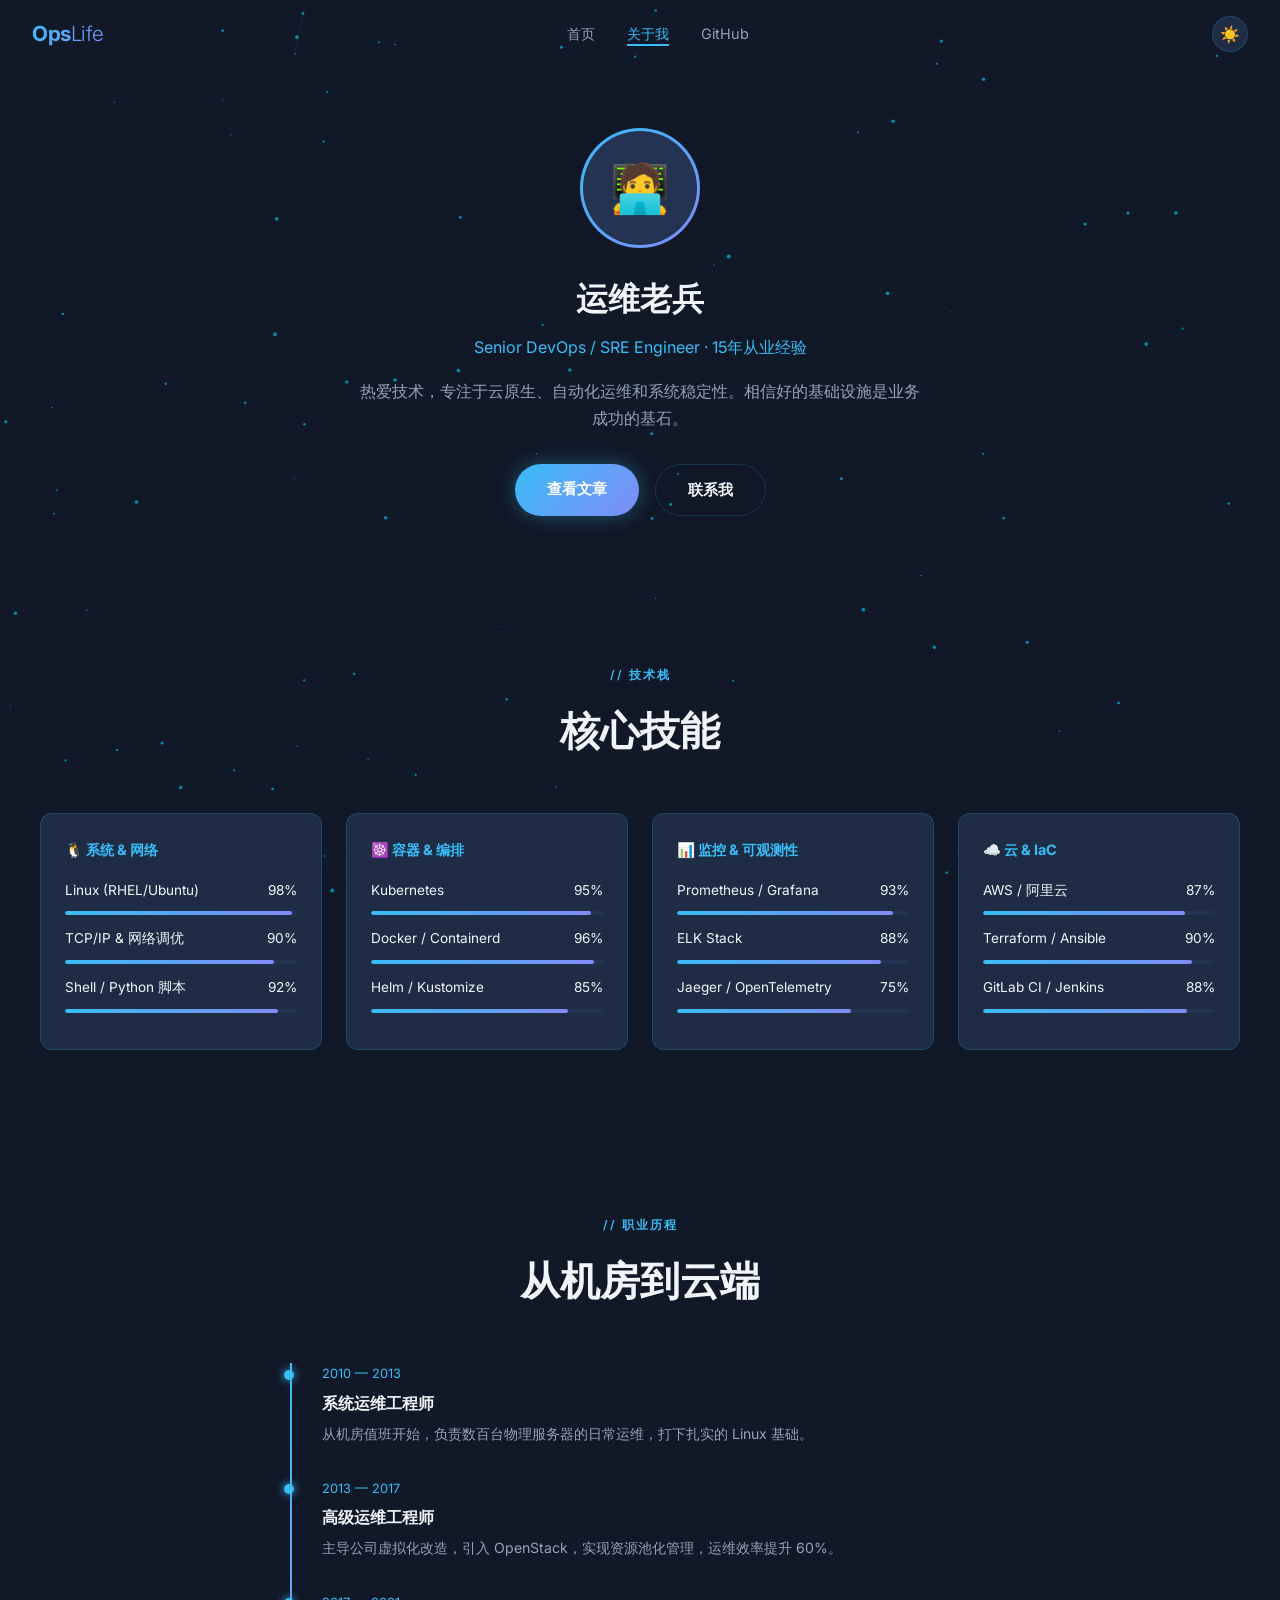
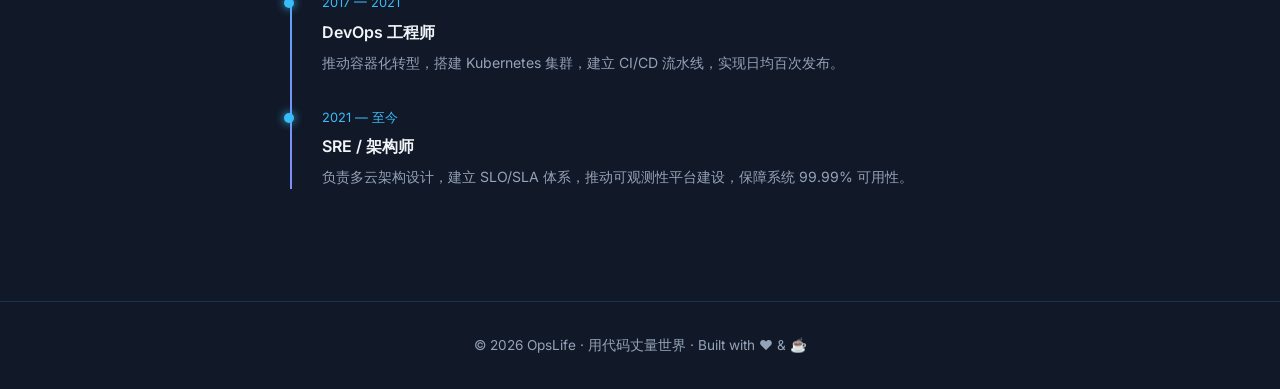
==== about.html @ 37627f58 "init: OpsLife blog" ====
<!DOCTYPE html>
<html lang="zh-CN">
<head>
  <meta charset="UTF-8">
  <meta name="viewport" content="width=device-width, initial-scale=1.0">
  <title>关于我 · OpsLife</title>
  <link rel="preconnect" href="https://fonts.googleapis.com">
  <link href="https://fonts.googleapis.com/css2?family=Inter:wght@300;400;600;700;800&display=swap" rel="stylesheet">
  <link rel="stylesheet" href="css/style.css">
</head>
<body>

<canvas id="particle-canvas"></canvas>

<nav class="navbar">
  <a href="index.html" class="logo">Ops<span>Life</span></a>
  <ul class="nav-links">
    <li><a href="index.html">首页</a></li>
    <li><a href="about.html" class="active">关于我</a></li>
    <li><a href="https://github.com" target="_blank">GitHub</a></li>
  </ul>
  <div style="display:flex;align-items:center;gap:0.75rem">
    <button class="theme-toggle" aria-label="切换主题"></button>
    <button class="menu-toggle" aria-label="菜单">
      <span></span><span></span><span></span>
    </button>
  </div>
</nav>

<!-- About Hero -->
<div class="about-hero">
  <div class="avatar-wrap">
    <div class="avatar-placeholder">🧑‍💻</div>
  </div>
  <h1 class="about-name">运维老兵</h1>
  <p class="about-title">Senior DevOps / SRE Engineer · 15年从业经验</p>
  <p class="about-bio">热爱技术，专注于云原生、自动化运维和系统稳定性。相信好的基础设施是业务成功的基石。</p>
  <div class="hero-btns">
    <a href="index.html" class="btn btn-primary">查看文章</a>
    <a href="mailto:hello@opslife.dev" class="btn btn-outline">联系我</a>
  </div>
</div>

<!-- Skills -->
<section class="section">
  <div class="container">
    <div class="section-header reveal">
      <div class="section-tag">// 技术栈</div>
      <h2 class="section-title">核心技能</h2>
    </div>
    <div class="skills-grid">
      <div class="skill-card reveal">
        <h4>🐧 系统 & 网络</h4>
        <div class="skill-item">
          <span><span>Linux (RHEL/Ubuntu)</span><span>98%</span></span>
          <div class="skill-bar"><div class="skill-fill" style="--w:0.98"></div></div>
        </div>
        <div class="skill-item">
          <span><span>TCP/IP & 网络调优</span><span>90%</span></span>
          <div class="skill-bar"><div class="skill-fill" style="--w:0.90"></div></div>
        </div>
        <div class="skill-item">
          <span><span>Shell / Python 脚本</span><span>92%</span></span>
          <div class="skill-bar"><div class="skill-fill" style="--w:0.92"></div></div>
        </div>
      </div>
      <div class="skill-card reveal" style="--delay:0.1s">
        <h4>☸️ 容器 & 编排</h4>
        <div class="skill-item">
          <span><span>Kubernetes</span><span>95%</span></span>
          <div class="skill-bar"><div class="skill-fill" style="--w:0.95"></div></div>
        </div>
        <div class="skill-item">
          <span><span>Docker / Containerd</span><span>96%</span></span>
          <div class="skill-bar"><div class="skill-fill" style="--w:0.96"></div></div>
        </div>
        <div class="skill-item">
          <span><span>Helm / Kustomize</span><span>85%</span></span>
          <div class="skill-bar"><div class="skill-fill" style="--w:0.85"></div></div>
        </div>
      </div>
      <div class="skill-card reveal" style="--delay:0.2s">
        <h4>📊 监控 & 可观测性</h4>
        <div class="skill-item">
          <span><span>Prometheus / Grafana</span><span>93%</span></span>
          <div class="skill-bar"><div class="skill-fill" style="--w:0.93"></div></div>
        </div>
        <div class="skill-item">
          <span><span>ELK Stack</span><span>88%</span></span>
          <div class="skill-bar"><div class="skill-fill" style="--w:0.88"></div></div>
        </div>
        <div class="skill-item">
          <span><span>Jaeger / OpenTelemetry</span><span>75%</span></span>
          <div class="skill-bar"><div class="skill-fill" style="--w:0.75"></div></div>
        </div>
      </div>
      <div class="skill-card reveal" style="--delay:0.3s">
        <h4>☁️ 云 & IaC</h4>
        <div class="skill-item">
          <span><span>AWS / 阿里云</span><span>87%</span></span>
          <div class="skill-bar"><div class="skill-fill" style="--w:0.87"></div></div>
        </div>
        <div class="skill-item">
          <span><span>Terraform / Ansible</span><span>90%</span></span>
          <div class="skill-bar"><div class="skill-fill" style="--w:0.90"></div></div>
        </div>
        <div class="skill-item">
          <span><span>GitLab CI / Jenkins</span><span>88%</span></span>
          <div class="skill-bar"><div class="skill-fill" style="--w:0.88"></div></div>
        </div>
      </div>
    </div>
  </div>
</section>

<!-- Timeline -->
<section class="section">
  <div class="container" style="max-width:700px">
    <div class="section-header reveal">
      <div class="section-tag">// 职业历程</div>
      <h2 class="section-title">从机房到云端</h2>
    </div>
    <div class="timeline reveal">
      <div class="timeline-item">
        <div class="timeline-year">2010 — 2013</div>
        <h4>系统运维工程师</h4>
        <p>从机房值班开始，负责数百台物理服务器的日常运维，打下扎实的 Linux 基础。</p>
      </div>
      <div class="timeline-item">
        <div class="timeline-year">2013 — 2017</div>
        <h4>高级运维工程师</h4>
        <p>主导公司虚拟化改造，引入 OpenStack，实现资源池化管理，运维效率提升 60%。</p>
      </div>
      <div class="timeline-item">
        <div class="timeline-year">2017 — 2021</div>
        <h4>DevOps 工程师</h4>
        <p>推动容器化转型，搭建 Kubernetes 集群，建立 CI/CD 流水线，实现日均百次发布。</p>
      </div>
      <div class="timeline-item">
        <div class="timeline-year">2021 — 至今</div>
        <h4>SRE / 架构师</h4>
        <p>负责多云架构设计，建立 SLO/SLA 体系，推动可观测性平台建设，保障系统 99.99% 可用性。</p>
      </div>
    </div>
  </div>
</section>

<footer>
  <p>© 2026 OpsLife · 用代码丈量世界 · Built with ❤️ &amp; ☕</p>
</footer>

<script src="js/posts.js"></script>
<script src="js/main.js"></script>
<script>
// Animate skill bars on scroll
document.addEventListener('DOMContentLoaded', () => {
  const observer = new IntersectionObserver(entries => {
    entries.forEach(e => {
      if (e.isIntersecting) {
        e.target.classList.add('visible');
        e.target.querySelectorAll('.skill-fill').forEach(bar => {
          bar.style.width = (parseFloat(bar.style.getPropertyValue('--w')) * 100) + '%';
        });
      }
    });
  }, { threshold: 0.2 });
  document.querySelectorAll('.skill-card').forEach(c => observer.observe(c));
});
</script>
</body>
</html>
---- css/style.css ----
/* ── Dark theme (default) ──────────────────────────────────────── */
:root {
  --bg:        #111827;
  --bg2:       #1a2235;
  --surface:   #1e2d45;
  --surface2:  #243352;
  --border:    rgba(56,189,248,0.18);
  --cyan:      #38bdf8;
  --purple:    #818cf8;
  --pink:      #f472b6;
  --text:      #f1f5f9;
  --text-muted:#94a3b8;
  --radius:    12px;
  --transition:0.3s cubic-bezier(0.4,0,0.2,1);
}

/* ── Light theme ───────────────────────────────────────────────── */
[data-theme="light"] {
  --bg:        #f0f4f8;
  --bg2:       #e2e8f0;
  --surface:   #ffffff;
  --surface2:  #f8fafc;
  --border:    rgba(14,165,233,0.2);
  --cyan:      #0284c7;
  --purple:    #6366f1;
  --pink:      #db2777;
  --text:      #0f172a;
  --text-muted:#475569;
}

/* ── Theme transition ──────────────────────────────────────────── */
*, *::before, *::after {
  box-sizing: border-box; margin: 0; padding: 0;
  transition: background-color 0.3s ease, border-color 0.3s ease, color 0.3s ease;
}
html { scroll-behavior: smooth; }
body {
  font-family: 'Inter', 'PingFang SC', 'Microsoft YaHei', sans-serif;
  background: var(--bg);
  color: var(--text);
  line-height: 1.7;
  overflow-x: hidden;
}
a { color: inherit; text-decoration: none; }
img { max-width: 100%; display: block; }

/* ── Scrollbar ─────────────────────────────────────────────────── */
::-webkit-scrollbar { width: 6px; }
::-webkit-scrollbar-track { background: var(--bg); }
::-webkit-scrollbar-thumb { background: var(--purple); border-radius: 3px; }

/* ── Particle Canvas ───────────────────────────────────────────── */
#particle-canvas {
  position: fixed; inset: 0;
  pointer-events: none; z-index: 0;
  opacity: 1; transition: opacity 0.3s;
}
[data-theme="light"] #particle-canvas { opacity: 0.35; }

/* ── Navbar ────────────────────────────────────────────────────── */
.navbar {
  position: fixed; top: 0; left: 0; right: 0; z-index: 100;
  display: flex; align-items: center; justify-content: space-between;
  padding: 1rem 2rem;
  transition: background var(--transition), border-color var(--transition);
}
.navbar.scrolled {
  background: color-mix(in srgb, var(--bg) 88%, transparent);
  backdrop-filter: blur(14px);
  border-bottom: 1px solid var(--border);
}
.logo {
  font-size: 1.3rem; font-weight: 700;
  background: linear-gradient(135deg, var(--cyan), var(--purple));
  -webkit-background-clip: text; -webkit-text-fill-color: transparent;
  letter-spacing: -0.5px;
}
.logo span { font-weight: 300; }
.nav-links { display: flex; gap: 2rem; list-style: none; align-items: center; }
.nav-links a {
  font-size: 0.9rem; color: var(--text-muted);
  transition: color var(--transition);
  position: relative;
}
.nav-links a::after {
  content: ''; position: absolute; bottom: -4px; left: 0; right: 0;
  height: 2px; background: var(--cyan);
  transform: scaleX(0); transition: transform var(--transition);
}
.nav-links a:hover, .nav-links a.active { color: var(--cyan); }
.nav-links a:hover::after, .nav-links a.active::after { transform: scaleX(1); }

/* ── Theme toggle button ───────────────────────────────────────── */
.theme-toggle {
  width: 36px; height: 36px; border-radius: 50%;
  border: 1px solid var(--border);
  background: var(--surface);
  color: var(--text-muted);
  cursor: pointer; font-size: 1rem;
  display: flex; align-items: center; justify-content: center;
  transition: var(--transition);
  flex-shrink: 0;
}
.theme-toggle:hover { border-color: var(--cyan); color: var(--cyan); transform: rotate(20deg); }

/* ── Mobile menu ───────────────────────────────────────────────── */
.menu-toggle { display: none; flex-direction: column; gap: 5px; cursor: pointer; background: none; border: none; padding: 4px; }
.menu-toggle span { width: 24px; height: 2px; background: var(--text); transition: var(--transition); display: block; }
.menu-toggle.active span:nth-child(1) { transform: rotate(45deg) translate(5px,5px); }
.menu-toggle.active span:nth-child(2) { opacity: 0; }
.menu-toggle.active span:nth-child(3) { transform: rotate(-45deg) translate(5px,-5px); }

/* ── Hero ──────────────────────────────────────────────────────── */
.hero {
  position: relative; z-index: 1;
  min-height: 100vh;
  display: flex; align-items: center; justify-content: center;
  text-align: center; padding: 2rem;
}
.hero-content { max-width: 800px; }
.hero-badge {
  display: inline-flex; align-items: center; gap: 0.5rem;
  padding: 0.4rem 1rem;
  border: 1px solid var(--border);
  border-radius: 999px;
  font-size: 0.8rem; color: var(--cyan);
  margin-bottom: 1.5rem;
  background: color-mix(in srgb, var(--cyan) 8%, transparent);
}
.hero-badge::before { content: '●'; animation: pulse 2s infinite; }
@keyframes pulse { 0%,100%{opacity:1} 50%{opacity:0.3} }
.hero h1 {
  font-size: clamp(2.5rem, 6vw, 4.5rem);
  font-weight: 800; line-height: 1.1; margin-bottom: 1rem;
}
.hero h1 .gradient {
  background: linear-gradient(135deg, var(--cyan) 0%, var(--purple) 50%, var(--pink) 100%);
  -webkit-background-clip: text; -webkit-text-fill-color: transparent;
}
.hero-sub {
  font-size: 1.1rem; color: var(--text-muted);
  margin-bottom: 2.5rem; max-width: 560px; margin-inline: auto;
}
.hero-type-wrap {
  font-size: 1.2rem; color: var(--cyan);
  font-family: 'Courier New', monospace;
  margin-bottom: 2.5rem; min-height: 1.8em;
}
.hero-type-wrap::after { content: '|'; animation: blink 1s infinite; }
@keyframes blink { 0%,100%{opacity:1} 50%{opacity:0} }
.hero-btns { display: flex; gap: 1rem; justify-content: center; flex-wrap: wrap; }
.btn {
  padding: 0.75rem 2rem; border-radius: 999px;
  font-size: 0.95rem; font-weight: 600;
  cursor: pointer; border: none; transition: var(--transition);
}
.btn-primary {
  background: linear-gradient(135deg, var(--cyan), var(--purple));
  color: #fff;
  box-shadow: 0 0 20px color-mix(in srgb, var(--cyan) 35%, transparent);
}
.btn-primary:hover { transform: translateY(-2px); box-shadow: 0 0 32px color-mix(in srgb, var(--cyan) 50%, transparent); }
.btn-outline {
  background: transparent; border: 1px solid var(--border); color: var(--text);
}
.btn-outline:hover { border-color: var(--cyan); color: var(--cyan); transform: translateY(-2px); }
.hero-stats {
  display: flex; gap: 3rem; justify-content: center;
  margin-top: 4rem; padding-top: 2rem; border-top: 1px solid var(--border);
}
.stat-num {
  font-size: 2rem; font-weight: 800;
  background: linear-gradient(135deg, var(--cyan), var(--purple));
  -webkit-background-clip: text; -webkit-text-fill-color: transparent;
}
.stat-label { font-size: 0.8rem; color: var(--text-muted); margin-top: 0.2rem; }

/* ── Section ───────────────────────────────────────────────────── */
.section { position: relative; z-index: 1; padding: 5rem 2rem; }
.section-header { text-align: center; margin-bottom: 3rem; }
.section-tag {
  display: inline-block; font-size: 0.75rem; font-weight: 600;
  letter-spacing: 2px; color: var(--cyan); text-transform: uppercase; margin-bottom: 0.75rem;
}
.section-title { font-size: clamp(1.8rem, 4vw, 2.5rem); font-weight: 700; }
.container { max-width: 1200px; margin: 0 auto; }

/* ── Filter ────────────────────────────────────────────────────── */
.filter-bar { display: flex; gap: 0.75rem; flex-wrap: wrap; justify-content: center; margin-bottom: 3rem; }
.filter-btn {
  padding: 0.4rem 1.2rem; border-radius: 999px; font-size: 0.85rem;
  cursor: pointer; border: 1px solid var(--border);
  background: transparent; color: var(--text-muted); transition: var(--transition);
}
.filter-btn:hover, .filter-btn.active {
  background: linear-gradient(135deg, var(--cyan), var(--purple));
  border-color: transparent; color: #fff;
}

/* ── Post Grid ─────────────────────────────────────────────────── */
.posts-grid { display: grid; grid-template-columns: repeat(auto-fill, minmax(340px, 1fr)); gap: 1.5rem; }
.post-card {
  background: var(--surface); border: 1px solid var(--border);
  border-radius: var(--radius); overflow: hidden; transition: var(--transition);
}
.post-card:hover {
  transform: translateY(-6px);
  border-color: color-mix(in srgb, var(--cyan) 40%, transparent);
  box-shadow: 0 20px 40px rgba(0,0,0,0.2), 0 0 20px color-mix(in srgb, var(--cyan) 10%, transparent);
}
.card-img-wrap { position: relative; overflow: hidden; height: 200px; }
.card-img-wrap img { width: 100%; height: 100%; object-fit: cover; transition: transform 0.5s ease; }
.post-card:hover .card-img-wrap img { transform: scale(1.05); }
.card-category {
  position: absolute; top: 1rem; left: 1rem;
  padding: 0.25rem 0.75rem; border-radius: 999px;
  font-size: 0.75rem; font-weight: 600;
  background: color-mix(in srgb, var(--cyan) 18%, transparent);
  border: 1px solid color-mix(in srgb, var(--cyan) 35%, transparent);
  color: var(--cyan); backdrop-filter: blur(8px);
}
.card-body { padding: 1.5rem; }
.card-meta { display: flex; gap: 1rem; font-size: 0.8rem; color: var(--text-muted); margin-bottom: 0.75rem; }
.card-body h3 { font-size: 1.05rem; font-weight: 600; margin-bottom: 0.6rem; line-height: 1.4; }
.card-body h3 a:hover { color: var(--cyan); }
.card-body p { font-size: 0.88rem; color: var(--text-muted); line-height: 1.6; margin-bottom: 1rem; }
.card-tags { display: flex; gap: 0.5rem; flex-wrap: wrap; }
.tag {
  padding: 0.2rem 0.6rem; border-radius: 4px; font-size: 0.75rem;
  background: color-mix(in srgb, var(--purple) 12%, transparent);
  border: 1px solid color-mix(in srgb, var(--purple) 25%, transparent);
  color: var(--purple);
}

/* ── Scroll Reveal ─────────────────────────────────────────────── */
.reveal {
  opacity: 0; transform: translateY(30px);
  transition: opacity 0.6s ease var(--delay, 0s), transform 0.6s ease var(--delay, 0s);
}
.reveal.visible { opacity: 1; transform: none; }

/* ── About ─────────────────────────────────────────────────────── */
.about-hero { position: relative; z-index: 1; padding: 8rem 2rem 4rem; text-align: center; }
.avatar-wrap {
  width: 120px; height: 120px; margin: 0 auto 1.5rem; border-radius: 50%;
  background: linear-gradient(135deg, var(--cyan), var(--purple)); padding: 3px;
}
.avatar-wrap img { width: 100%; height: 100%; border-radius: 50%; object-fit: cover; }
.avatar-placeholder {
  width: 100%; height: 100%; border-radius: 50%; background: var(--surface2);
  display: flex; align-items: center; justify-content: center; font-size: 3rem;
}
.about-name { font-size: 2rem; font-weight: 700; margin-bottom: 0.5rem; }
.about-title { color: var(--cyan); font-size: 1rem; margin-bottom: 1rem; }
.about-bio { color: var(--text-muted); max-width: 560px; margin: 0 auto 2rem; }
.skills-grid { display: grid; grid-template-columns: repeat(auto-fill, minmax(280px, 1fr)); gap: 1.5rem; }
.skill-card { background: var(--surface); border: 1px solid var(--border); border-radius: var(--radius); padding: 1.5rem; }
.skill-card h4 { font-size: 0.9rem; color: var(--cyan); margin-bottom: 1rem; }
.skill-item { margin-bottom: 0.75rem; }
.skill-item span { font-size: 0.85rem; display: flex; justify-content: space-between; margin-bottom: 0.3rem; }
.skill-bar { height: 4px; background: var(--surface2); border-radius: 2px; overflow: hidden; }
.skill-fill {
  height: 100%; border-radius: 2px;
  background: linear-gradient(90deg, var(--cyan), var(--purple));
  transform: scaleX(0); transform-origin: left; transition: transform 1s ease 0.3s;
}
.skill-card.visible .skill-fill { transform: scaleX(1); }
.timeline { position: relative; padding-left: 2rem; }
.timeline::before {
  content: ''; position: absolute; left: 0; top: 0; bottom: 0; width: 2px;
  background: linear-gradient(to bottom, var(--cyan), var(--purple));
}
.timeline-item { position: relative; margin-bottom: 2rem; }
.timeline-item::before {
  content: ''; position: absolute; left: -2.4rem; top: 0.4rem;
  width: 10px; height: 10px; border-radius: 50%;
  background: var(--cyan); box-shadow: 0 0 10px var(--cyan);
}
.timeline-year { font-size: 0.8rem; color: var(--cyan); margin-bottom: 0.3rem; }
.timeline-item h4 { font-size: 1rem; font-weight: 600; margin-bottom: 0.3rem; }
.timeline-item p { font-size: 0.88rem; color: var(--text-muted); }

/* ── Post detail (post.html) ───────────────────────────────────── */
.post-hero { height: 60vh; min-height: 400px; background-size: cover; background-position: center; position: relative; }
.post-hero-overlay {
  position: absolute; inset: 0;
  background: linear-gradient(to top, var(--bg) 0%, color-mix(in srgb, var(--bg) 40%, transparent) 100%);
  display: flex; flex-direction: column; justify-content: flex-end; padding: 3rem;
}
.post-hero-overlay h1 { font-size: clamp(1.5rem, 4vw, 2.5rem); font-weight: 700; margin: 0.75rem 0; }
.post-meta { display: flex; gap: 1.5rem; font-size: 0.85rem; color: var(--text-muted); }
.post-body { max-width: 780px; margin: 0 auto; padding: 3rem 2rem 5rem; }
.post-body h2 { font-size: 1.4rem; margin: 2rem 0 1rem; color: var(--cyan); }
.post-body p { margin-bottom: 1.2rem; color: var(--text-muted); }
.post-body ul { padding-left: 1.5rem; margin-bottom: 1.2rem; }
.post-body li { margin-bottom: 0.5rem; color: var(--text-muted); }
.post-body blockquote {
  border-left: 3px solid var(--purple); padding: 1rem 1.5rem; margin: 1.5rem 0;
  background: var(--surface); border-radius: 0 var(--radius) var(--radius) 0;
  color: var(--text-muted); font-style: italic;
}

/* ── Footer ────────────────────────────────────────────────────── */
footer {
  position: relative; z-index: 1; text-align: center; padding: 2rem;
  border-top: 1px solid var(--border); color: var(--text-muted); font-size: 0.85rem;
}
footer a { color: var(--cyan); }

/* ── Responsive ────────────────────────────────────────────────── */
@media (max-width: 768px) {
  .navbar { padding: 1rem; }
  .nav-links {
    display: none; flex-direction: column; gap: 1rem;
    position: absolute; top: 100%; left: 0; right: 0;
    background: color-mix(in srgb, var(--bg) 97%, transparent);
    backdrop-filter: blur(12px);
    padding: 1.5rem 2rem; border-bottom: 1px solid var(--border);
  }
  .nav-links.open { display: flex; }
  .menu-toggle { display: flex; }
  .hero-stats { gap: 1.5rem; }
  .posts-grid { grid-template-columns: 1fr; }
}
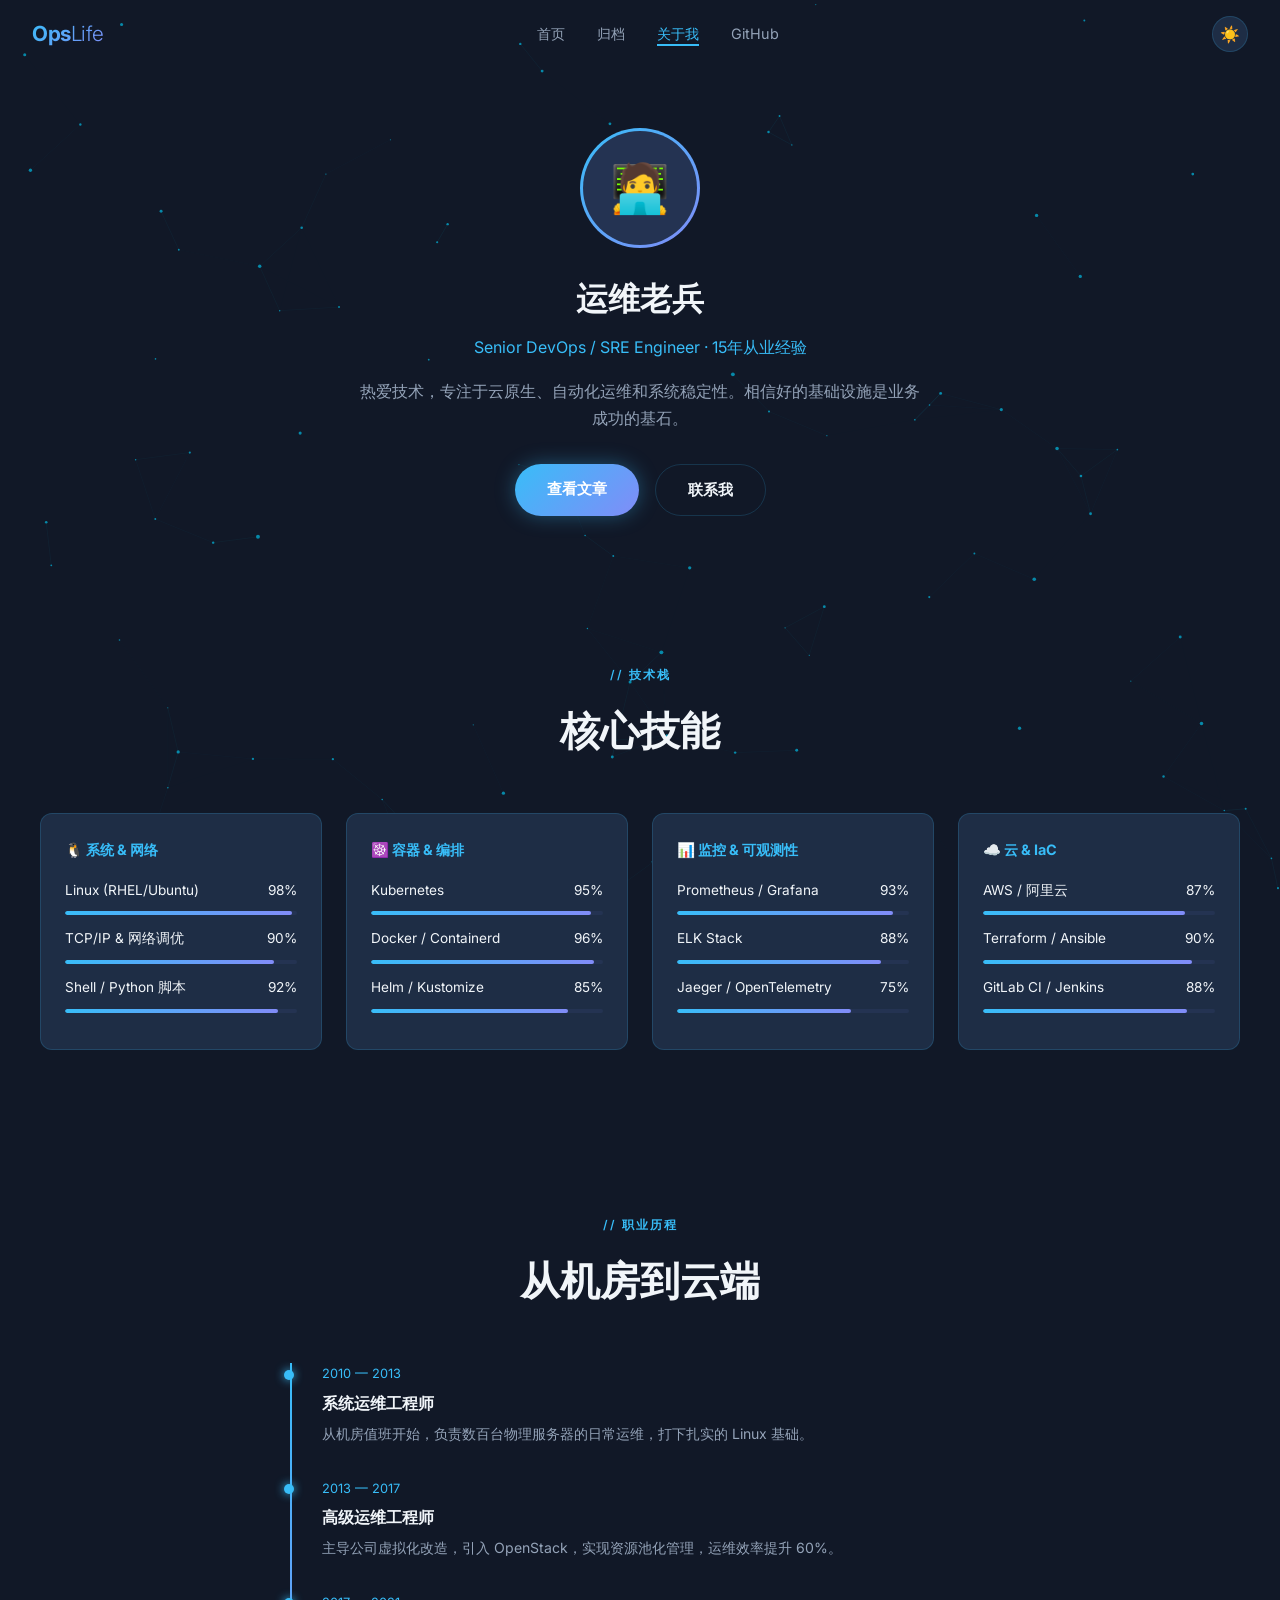
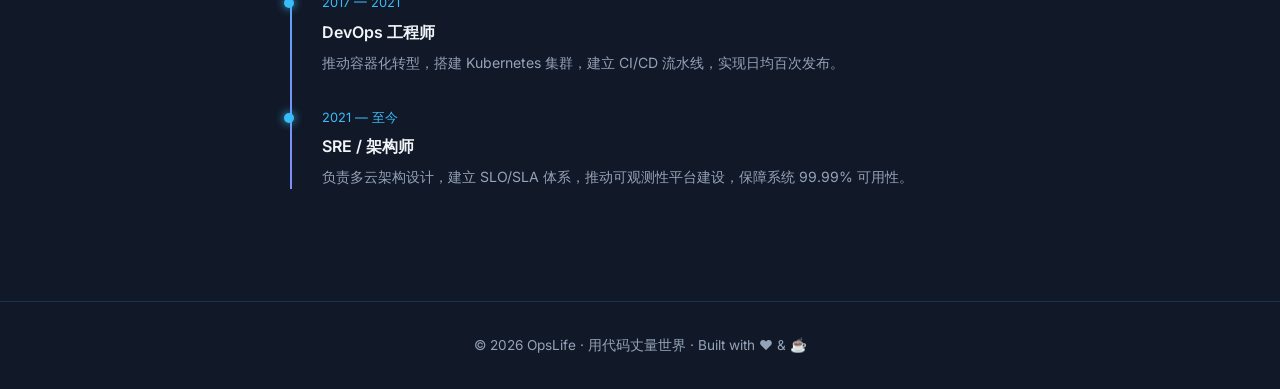
==== commit 70288ade: "feat: archive page, theme fix, nav update" ====
--- a/about.html
+++ b/about.html
@@ -16,6 +16,7 @@
   <a href="index.html" class="logo">Ops<span>Life</span></a>
   <ul class="nav-links">
     <li><a href="index.html">首页</a></li>
+    <li><a href="archive.html">归档</a></li>
     <li><a href="about.html" class="active">关于我</a></li>
     <li><a href="https://github.com" target="_blank">GitHub</a></li>
   </ul>
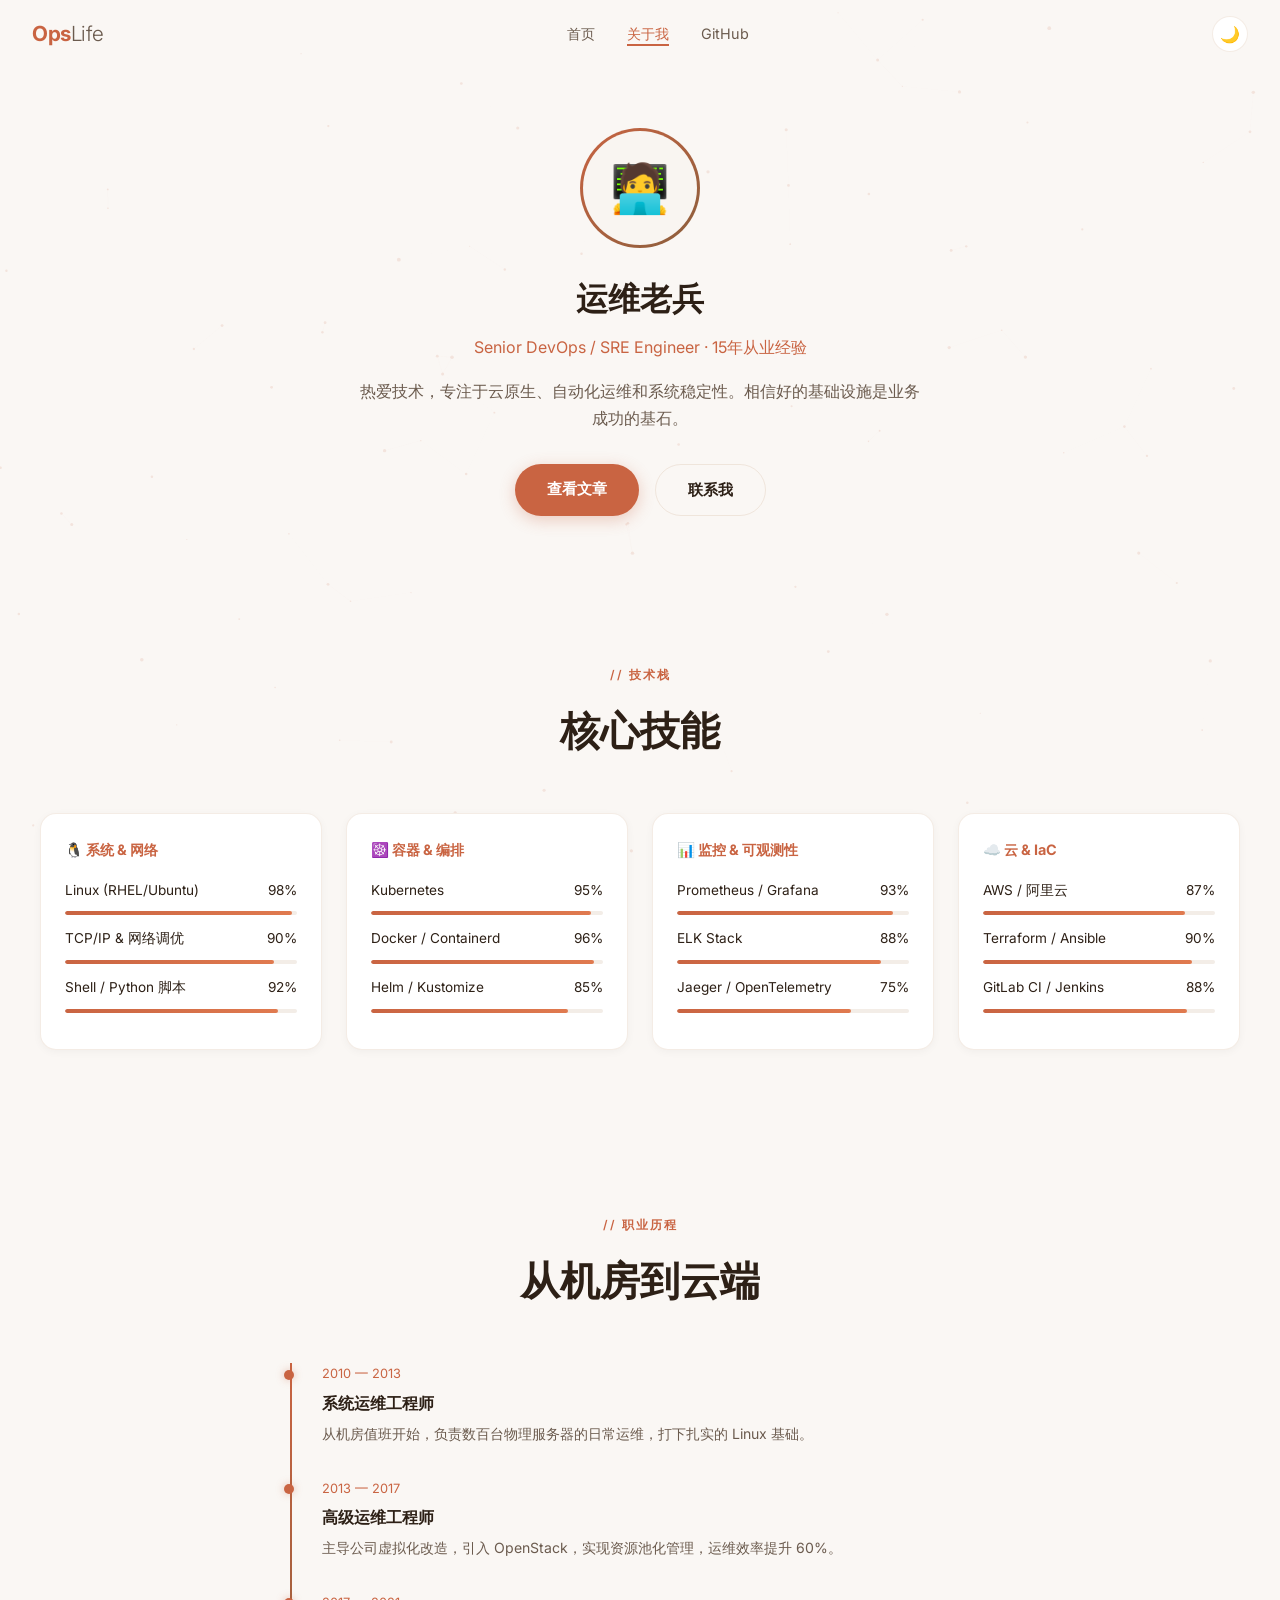
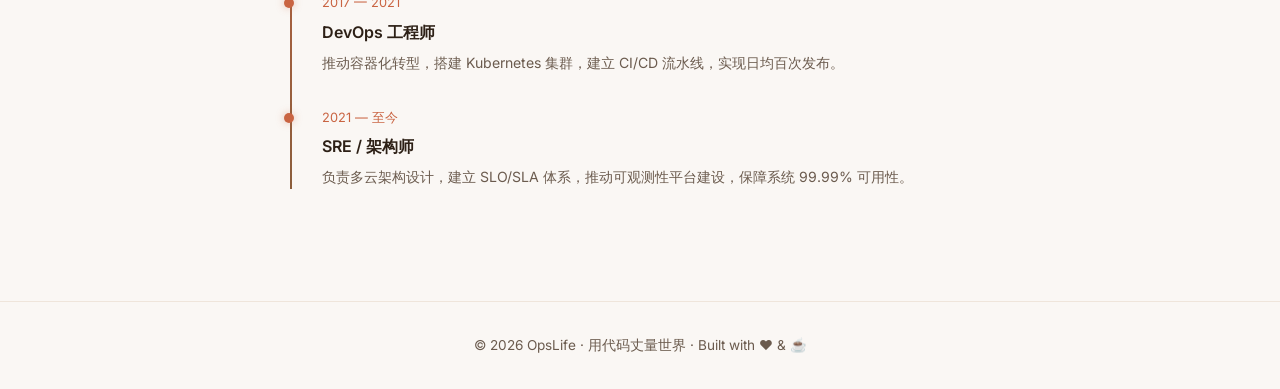
==== commit cb6c6f75: "remove archive link from all nav bars" ====
--- a/about.html
+++ b/about.html
@@ -16,9 +16,8 @@
   <a href="index.html" class="logo">Ops<span>Life</span></a>
   <ul class="nav-links">
     <li><a href="index.html">首页</a></li>
-    <li><a href="archive.html">归档</a></li>
     <li><a href="about.html" class="active">关于我</a></li>
-    <li><a href="https://github.com" target="_blank">GitHub</a></li>
+    <li><a href="https://github.com/stanhui/blog" target="_blank">GitHub</a></li>
   </ul>
   <div style="display:flex;align-items:center;gap:0.75rem">
     <button class="theme-toggle" aria-label="切换主题"></button>
--- a/css/style.css
+++ b/css/style.css
@@ -1,34 +1,34 @@
-/* ── Dark theme (default) ──────────────────────────────────────── */
+/* ── Claude-inspired Light theme (default) ─────────────────────── */
 :root {
-  --bg:        #111827;
-  --bg2:       #1a2235;
-  --surface:   #1e2d45;
-  --surface2:  #243352;
-  --border:    rgba(56,189,248,0.18);
-  --cyan:      #38bdf8;
-  --purple:    #818cf8;
-  --pink:      #f472b6;
-  --text:      #f1f5f9;
-  --text-muted:#94a3b8;
-  --radius:    12px;
+  --bg:        #faf7f4;
+  --bg2:       #f3ede7;
+  --surface:   #ffffff;
+  --surface2:  #f9f5f1;
+  --border:    rgba(180,130,80,0.15);
+  --accent:    #c96442;
+  --accent2:   #e07a4f;
+  --warm:      #8b5e3c;
+  --text:      #2d2016;
+  --text-muted:#6b5b4e;
+  --radius:    16px;
   --transition:0.3s cubic-bezier(0.4,0,0.2,1);
 }
 
-/* ── Light theme ───────────────────────────────────────────────── */
-[data-theme="light"] {
-  --bg:        #f0f4f8;
-  --bg2:       #e2e8f0;
-  --surface:   #ffffff;
-  --surface2:  #f8fafc;
-  --border:    rgba(14,165,233,0.2);
-  --cyan:      #0284c7;
-  --purple:    #6366f1;
-  --pink:      #db2777;
-  --text:      #0f172a;
-  --text-muted:#475569;
-}
-
-/* ── Theme transition ──────────────────────────────────────────── */
+/* ── Dark theme ────────────────────────────────────────────────── */
+[data-theme="dark"] {
+  --bg:        #1a1410;
+  --bg2:       #231c15;
+  --surface:   #2a2118;
+  --surface2:  #332820;
+  --border:    rgba(201,100,66,0.2);
+  --accent:    #e07a4f;
+  --accent2:   #f09070;
+  --warm:      #c9a87c;
+  --text:      #f5ede6;
+  --text-muted:#a89585;
+}
+
+/* ── Base ──────────────────────────────────────────────────────── */
 *, *::before, *::after {
   box-sizing: border-box; margin: 0; padding: 0;
   transition: background-color 0.3s ease, border-color 0.3s ease, color 0.3s ease;
@@ -47,15 +47,15 @@
 /* ── Scrollbar ─────────────────────────────────────────────────── */
 ::-webkit-scrollbar { width: 6px; }
 ::-webkit-scrollbar-track { background: var(--bg); }
-::-webkit-scrollbar-thumb { background: var(--purple); border-radius: 3px; }
+::-webkit-scrollbar-thumb { background: var(--accent); border-radius: 3px; }
 
 /* ── Particle Canvas ───────────────────────────────────────────── */
 #particle-canvas {
   position: fixed; inset: 0;
   pointer-events: none; z-index: 0;
-  opacity: 1; transition: opacity 0.3s;
-}
-[data-theme="light"] #particle-canvas { opacity: 0.35; }
+  opacity: 0.25; transition: opacity 0.3s;
+}
+[data-theme="dark"] #particle-canvas { opacity: 0.6; }
 
 /* ── Navbar ────────────────────────────────────────────────────── */
 .navbar {
@@ -65,17 +65,16 @@
   transition: background var(--transition), border-color var(--transition);
 }
 .navbar.scrolled {
-  background: color-mix(in srgb, var(--bg) 88%, transparent);
+  background: color-mix(in srgb, var(--bg) 92%, transparent);
   backdrop-filter: blur(14px);
   border-bottom: 1px solid var(--border);
 }
 .logo {
   font-size: 1.3rem; font-weight: 700;
-  background: linear-gradient(135deg, var(--cyan), var(--purple));
-  -webkit-background-clip: text; -webkit-text-fill-color: transparent;
+  color: var(--accent);
   letter-spacing: -0.5px;
 }
-.logo span { font-weight: 300; }
+.logo span { font-weight: 300; color: var(--text-muted); }
 .nav-links { display: flex; gap: 2rem; list-style: none; align-items: center; }
 .nav-links a {
   font-size: 0.9rem; color: var(--text-muted);
@@ -84,13 +83,13 @@
 }
 .nav-links a::after {
   content: ''; position: absolute; bottom: -4px; left: 0; right: 0;
-  height: 2px; background: var(--cyan);
+  height: 2px; background: var(--accent);
   transform: scaleX(0); transition: transform var(--transition);
 }
-.nav-links a:hover, .nav-links a.active { color: var(--cyan); }
+.nav-links a:hover, .nav-links a.active { color: var(--accent); }
 .nav-links a:hover::after, .nav-links a.active::after { transform: scaleX(1); }
 
-/* ── Theme toggle button ───────────────────────────────────────── */
+/* ── Theme toggle ──────────────────────────────────────────────── */
 .theme-toggle {
   width: 36px; height: 36px; border-radius: 50%;
   border: 1px solid var(--border);
@@ -98,10 +97,9 @@
   color: var(--text-muted);
   cursor: pointer; font-size: 1rem;
   display: flex; align-items: center; justify-content: center;
-  transition: var(--transition);
-  flex-shrink: 0;
-}
-.theme-toggle:hover { border-color: var(--cyan); color: var(--cyan); transform: rotate(20deg); }
+  transition: var(--transition); flex-shrink: 0;
+}
+.theme-toggle:hover { border-color: var(--accent); color: var(--accent); transform: rotate(20deg); }
 
 /* ── Mobile menu ───────────────────────────────────────────────── */
 .menu-toggle { display: none; flex-direction: column; gap: 5px; cursor: pointer; background: none; border: none; padding: 4px; }
@@ -123,18 +121,19 @@
   padding: 0.4rem 1rem;
   border: 1px solid var(--border);
   border-radius: 999px;
-  font-size: 0.8rem; color: var(--cyan);
+  font-size: 0.8rem; color: var(--accent);
   margin-bottom: 1.5rem;
-  background: color-mix(in srgb, var(--cyan) 8%, transparent);
+  background: color-mix(in srgb, var(--accent) 6%, transparent);
 }
 .hero-badge::before { content: '●'; animation: pulse 2s infinite; }
 @keyframes pulse { 0%,100%{opacity:1} 50%{opacity:0.3} }
 .hero h1 {
   font-size: clamp(2.5rem, 6vw, 4.5rem);
   font-weight: 800; line-height: 1.1; margin-bottom: 1rem;
+  color: var(--text);
 }
 .hero h1 .gradient {
-  background: linear-gradient(135deg, var(--cyan) 0%, var(--purple) 50%, var(--pink) 100%);
+  background: linear-gradient(135deg, var(--accent) 0%, var(--accent2) 50%, var(--warm) 100%);
   -webkit-background-clip: text; -webkit-text-fill-color: transparent;
 }
 .hero-sub {
@@ -142,7 +141,7 @@
   margin-bottom: 2.5rem; max-width: 560px; margin-inline: auto;
 }
 .hero-type-wrap {
-  font-size: 1.2rem; color: var(--cyan);
+  font-size: 1.1rem; color: var(--accent);
   font-family: 'Courier New', monospace;
   margin-bottom: 2.5rem; min-height: 1.8em;
 }
@@ -155,23 +154,21 @@
   cursor: pointer; border: none; transition: var(--transition);
 }
 .btn-primary {
-  background: linear-gradient(135deg, var(--cyan), var(--purple));
+  background: var(--accent);
   color: #fff;
-  box-shadow: 0 0 20px color-mix(in srgb, var(--cyan) 35%, transparent);
-}
-.btn-primary:hover { transform: translateY(-2px); box-shadow: 0 0 32px color-mix(in srgb, var(--cyan) 50%, transparent); }
+  box-shadow: 0 4px 16px color-mix(in srgb, var(--accent) 30%, transparent);
+}
+.btn-primary:hover { transform: translateY(-2px); box-shadow: 0 8px 24px color-mix(in srgb, var(--accent) 40%, transparent); background: var(--accent2); }
 .btn-outline {
   background: transparent; border: 1px solid var(--border); color: var(--text);
 }
-.btn-outline:hover { border-color: var(--cyan); color: var(--cyan); transform: translateY(-2px); }
+.btn-outline:hover { border-color: var(--accent); color: var(--accent); transform: translateY(-2px); }
 .hero-stats {
   display: flex; gap: 3rem; justify-content: center;
   margin-top: 4rem; padding-top: 2rem; border-top: 1px solid var(--border);
 }
 .stat-num {
-  font-size: 2rem; font-weight: 800;
-  background: linear-gradient(135deg, var(--cyan), var(--purple));
-  -webkit-background-clip: text; -webkit-text-fill-color: transparent;
+  font-size: 2rem; font-weight: 800; color: var(--accent);
 }
 .stat-label { font-size: 0.8rem; color: var(--text-muted); margin-top: 0.2rem; }
 
@@ -180,7 +177,7 @@
 .section-header { text-align: center; margin-bottom: 3rem; }
 .section-tag {
   display: inline-block; font-size: 0.75rem; font-weight: 600;
-  letter-spacing: 2px; color: var(--cyan); text-transform: uppercase; margin-bottom: 0.75rem;
+  letter-spacing: 2px; color: var(--accent); text-transform: uppercase; margin-bottom: 0.75rem;
 }
 .section-title { font-size: clamp(1.8rem, 4vw, 2.5rem); font-weight: 700; }
 .container { max-width: 1200px; margin: 0 auto; }
@@ -193,8 +190,7 @@
   background: transparent; color: var(--text-muted); transition: var(--transition);
 }
 .filter-btn:hover, .filter-btn.active {
-  background: linear-gradient(135deg, var(--cyan), var(--purple));
-  border-color: transparent; color: #fff;
+  background: var(--accent); border-color: transparent; color: #fff;
 }
 
 /* ── Post Grid ─────────────────────────────────────────────────── */
@@ -202,34 +198,44 @@
 .post-card {
   background: var(--surface); border: 1px solid var(--border);
   border-radius: var(--radius); overflow: hidden; transition: var(--transition);
+  box-shadow: 0 2px 8px rgba(0,0,0,0.04);
 }
 .post-card:hover {
-  transform: translateY(-6px);
-  border-color: color-mix(in srgb, var(--cyan) 40%, transparent);
-  box-shadow: 0 20px 40px rgba(0,0,0,0.2), 0 0 20px color-mix(in srgb, var(--cyan) 10%, transparent);
+  transform: translateY(-4px);
+  border-color: color-mix(in srgb, var(--accent) 35%, transparent);
+  box-shadow: 0 12px 32px rgba(0,0,0,0.08);
 }
 .card-img-wrap { position: relative; overflow: hidden; height: 200px; }
 .card-img-wrap img { width: 100%; height: 100%; object-fit: cover; transition: transform 0.5s ease; }
-.post-card:hover .card-img-wrap img { transform: scale(1.05); }
+.post-card:hover .card-img-wrap img { transform: scale(1.03); }
 .card-category {
   position: absolute; top: 1rem; left: 1rem;
   padding: 0.25rem 0.75rem; border-radius: 999px;
   font-size: 0.75rem; font-weight: 600;
-  background: color-mix(in srgb, var(--cyan) 18%, transparent);
-  border: 1px solid color-mix(in srgb, var(--cyan) 35%, transparent);
-  color: var(--cyan); backdrop-filter: blur(8px);
+  background: color-mix(in srgb, var(--accent) 90%, transparent);
+  color: #fff; backdrop-filter: blur(8px);
 }
 .card-body { padding: 1.5rem; }
 .card-meta { display: flex; gap: 1rem; font-size: 0.8rem; color: var(--text-muted); margin-bottom: 0.75rem; }
 .card-body h3 { font-size: 1.05rem; font-weight: 600; margin-bottom: 0.6rem; line-height: 1.4; }
-.card-body h3 a:hover { color: var(--cyan); }
+.card-body h3 a:hover { color: var(--accent); }
 .card-body p { font-size: 0.88rem; color: var(--text-muted); line-height: 1.6; margin-bottom: 1rem; }
 .card-tags { display: flex; gap: 0.5rem; flex-wrap: wrap; }
 .tag {
   padding: 0.2rem 0.6rem; border-radius: 4px; font-size: 0.75rem;
-  background: color-mix(in srgb, var(--purple) 12%, transparent);
-  border: 1px solid color-mix(in srgb, var(--purple) 25%, transparent);
-  color: var(--purple);
+  background: color-mix(in srgb, var(--accent) 8%, transparent);
+  border: 1px solid color-mix(in srgb, var(--accent) 18%, transparent);
+  color: var(--warm);
+}
+/* Feature card: horizontal layout when few posts */
+.post-card--feature { display: grid; grid-template-columns: 280px 1fr; }
+.post-card--feature .card-img-wrap { height: 100%; min-height: 240px; }
+.post-card--feature .card-body { display: flex; flex-direction: column; justify-content: center; padding: 2rem; }
+.post-card--feature .card-body h3 { font-size: 1.25rem; }
+.post-card--feature .card-body p { font-size: 0.92rem; }
+@media (max-width: 768px) {
+  .post-card--feature { grid-template-columns: 1fr; }
+  .post-card--feature .card-img-wrap { height: 200px; min-height: auto; }
 }
 
 /* ── Scroll Reveal ─────────────────────────────────────────────── */
@@ -243,7 +249,7 @@
 .about-hero { position: relative; z-index: 1; padding: 8rem 2rem 4rem; text-align: center; }
 .avatar-wrap {
   width: 120px; height: 120px; margin: 0 auto 1.5rem; border-radius: 50%;
-  background: linear-gradient(135deg, var(--cyan), var(--purple)); padding: 3px;
+  background: linear-gradient(135deg, var(--accent), var(--warm)); padding: 3px;
 }
 .avatar-wrap img { width: 100%; height: 100%; border-radius: 50%; object-fit: cover; }
 .avatar-placeholder {
@@ -251,36 +257,36 @@
   display: flex; align-items: center; justify-content: center; font-size: 3rem;
 }
 .about-name { font-size: 2rem; font-weight: 700; margin-bottom: 0.5rem; }
-.about-title { color: var(--cyan); font-size: 1rem; margin-bottom: 1rem; }
+.about-title { color: var(--accent); font-size: 1rem; margin-bottom: 1rem; }
 .about-bio { color: var(--text-muted); max-width: 560px; margin: 0 auto 2rem; }
 .skills-grid { display: grid; grid-template-columns: repeat(auto-fill, minmax(280px, 1fr)); gap: 1.5rem; }
-.skill-card { background: var(--surface); border: 1px solid var(--border); border-radius: var(--radius); padding: 1.5rem; }
-.skill-card h4 { font-size: 0.9rem; color: var(--cyan); margin-bottom: 1rem; }
+.skill-card { background: var(--surface); border: 1px solid var(--border); border-radius: var(--radius); padding: 1.5rem; box-shadow: 0 2px 8px rgba(0,0,0,0.04); }
+.skill-card h4 { font-size: 0.9rem; color: var(--accent); margin-bottom: 1rem; }
 .skill-item { margin-bottom: 0.75rem; }
 .skill-item span { font-size: 0.85rem; display: flex; justify-content: space-between; margin-bottom: 0.3rem; }
-.skill-bar { height: 4px; background: var(--surface2); border-radius: 2px; overflow: hidden; }
+.skill-bar { height: 4px; background: var(--bg2); border-radius: 2px; overflow: hidden; }
 .skill-fill {
   height: 100%; border-radius: 2px;
-  background: linear-gradient(90deg, var(--cyan), var(--purple));
+  background: linear-gradient(90deg, var(--accent), var(--accent2));
   transform: scaleX(0); transform-origin: left; transition: transform 1s ease 0.3s;
 }
 .skill-card.visible .skill-fill { transform: scaleX(1); }
 .timeline { position: relative; padding-left: 2rem; }
 .timeline::before {
   content: ''; position: absolute; left: 0; top: 0; bottom: 0; width: 2px;
-  background: linear-gradient(to bottom, var(--cyan), var(--purple));
+  background: linear-gradient(to bottom, var(--accent), var(--warm));
 }
 .timeline-item { position: relative; margin-bottom: 2rem; }
 .timeline-item::before {
   content: ''; position: absolute; left: -2.4rem; top: 0.4rem;
   width: 10px; height: 10px; border-radius: 50%;
-  background: var(--cyan); box-shadow: 0 0 10px var(--cyan);
-}
-.timeline-year { font-size: 0.8rem; color: var(--cyan); margin-bottom: 0.3rem; }
+  background: var(--accent); box-shadow: 0 0 8px color-mix(in srgb, var(--accent) 40%, transparent);
+}
+.timeline-year { font-size: 0.8rem; color: var(--accent); margin-bottom: 0.3rem; }
 .timeline-item h4 { font-size: 1rem; font-weight: 600; margin-bottom: 0.3rem; }
 .timeline-item p { font-size: 0.88rem; color: var(--text-muted); }
 
-/* ── Post detail (post.html) ───────────────────────────────────── */
+/* ── Post detail ───────────────────────────────────────────────── */
 .post-hero { height: 60vh; min-height: 400px; background-size: cover; background-position: center; position: relative; }
 .post-hero-overlay {
   position: absolute; inset: 0;
@@ -290,13 +296,13 @@
 .post-hero-overlay h1 { font-size: clamp(1.5rem, 4vw, 2.5rem); font-weight: 700; margin: 0.75rem 0; }
 .post-meta { display: flex; gap: 1.5rem; font-size: 0.85rem; color: var(--text-muted); }
 .post-body { max-width: 780px; margin: 0 auto; padding: 3rem 2rem 5rem; }
-.post-body h2 { font-size: 1.4rem; margin: 2rem 0 1rem; color: var(--cyan); }
+.post-body h2 { font-size: 1.4rem; margin: 2rem 0 1rem; color: var(--accent); }
 .post-body p { margin-bottom: 1.2rem; color: var(--text-muted); }
 .post-body ul { padding-left: 1.5rem; margin-bottom: 1.2rem; }
 .post-body li { margin-bottom: 0.5rem; color: var(--text-muted); }
 .post-body blockquote {
-  border-left: 3px solid var(--purple); padding: 1rem 1.5rem; margin: 1.5rem 0;
-  background: var(--surface); border-radius: 0 var(--radius) var(--radius) 0;
+  border-left: 3px solid var(--accent); padding: 1rem 1.5rem; margin: 1.5rem 0;
+  background: var(--surface2); border-radius: 0 var(--radius) var(--radius) 0;
   color: var(--text-muted); font-style: italic;
 }
 
@@ -305,7 +311,7 @@
   position: relative; z-index: 1; text-align: center; padding: 2rem;
   border-top: 1px solid var(--border); color: var(--text-muted); font-size: 0.85rem;
 }
-footer a { color: var(--cyan); }
+footer a { color: var(--accent); }
 
 /* ── Responsive ────────────────────────────────────────────────── */
 @media (max-width: 768px) {
